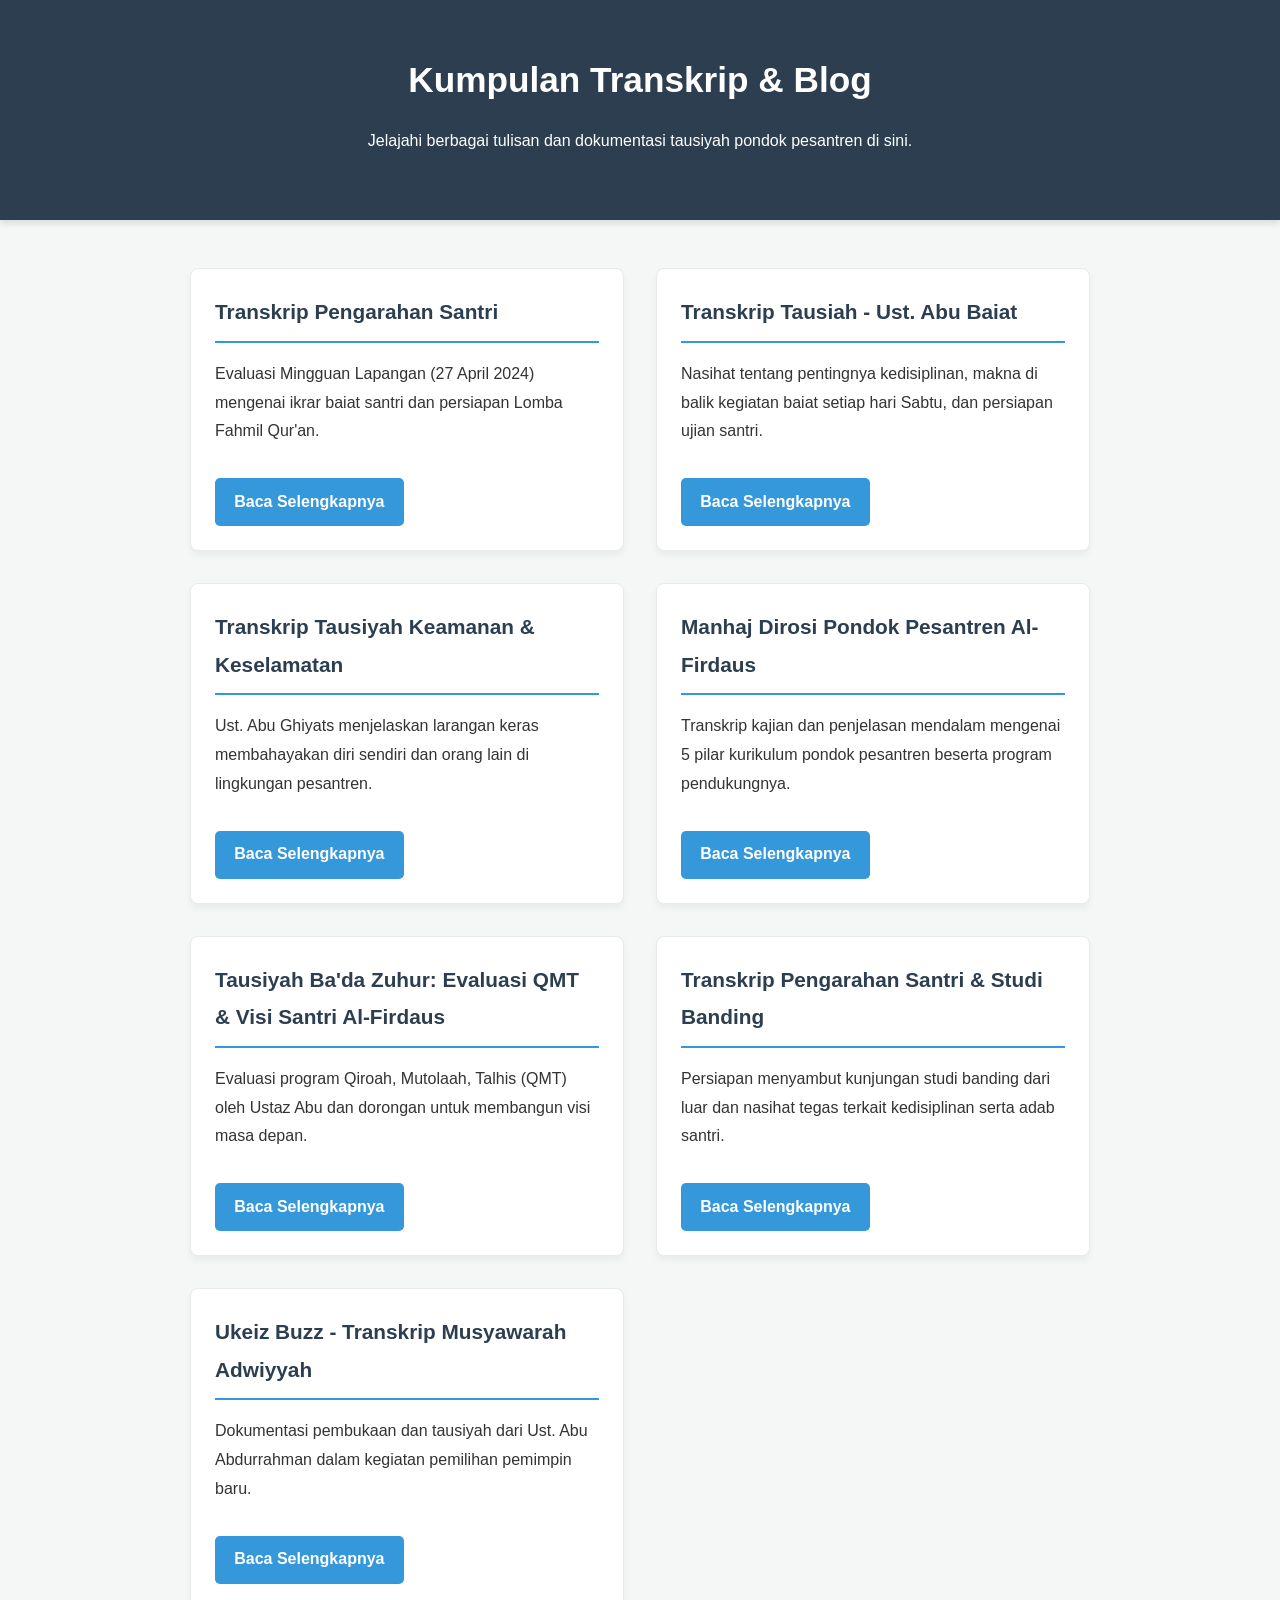
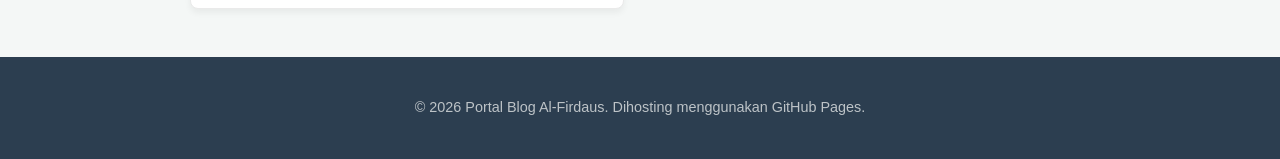
==== index.html @ bfc5cae1 "Add files via upload" ====
<!DOCTYPE html>
<html lang="id">
<head>
    <meta charset="UTF-8">
    <meta name="viewport" content="width=device-width, initial-scale=1.0">
    <title>Portal Blog Santri Al-Firdaus</title>
    <link rel="stylesheet" href="style.css">
</head>
<body>
    <header>
        <h1>Kumpulan Transkrip & Blog</h1>
        <p>Jelajahi berbagai tulisan dan dokumentasi tausiyah pondok pesantren di sini.</p>
    </header>

    <main>
        <section id="daftar-blog" class="blog-grid">
            
            <article class="blog-card">
                <h2>Transkrip Pengarahan Santri</h2>
                <p>Evaluasi Mingguan Lapangan (27 April 2024) mengenai ikrar baiat santri dan persiapan Lomba Fahmil Qur'an.</p>
                <a href="blog1.html" class="baca-btn">Baca Selengkapnya</a>
            </article>

            <article class="blog-card">
                <h2>Transkrip Tausiah - Ust. Abu Baiat</h2>
                <p>Nasihat tentang pentingnya kedisiplinan, makna di balik kegiatan baiat setiap hari Sabtu, dan persiapan ujian santri.</p>
                <a href="blog2.html" class="baca-btn">Baca Selengkapnya</a>
            </article>

            <article class="blog-card">
                <h2>Transkrip Tausiyah Keamanan & Keselamatan</h2>
                <p>Ust. Abu Ghiyats menjelaskan larangan keras membahayakan diri sendiri dan orang lain di lingkungan pesantren.</p>
                <a href="blog3.html" class="baca-btn">Baca Selengkapnya</a>
            </article>

            <article class="blog-card">
                <h2>Manhaj Dirosi Pondok Pesantren Al-Firdaus</h2>
                <p>Transkrip kajian dan penjelasan mendalam mengenai 5 pilar kurikulum pondok pesantren beserta program pendukungnya.</p>
                <a href="blog4.html" class="baca-btn">Baca Selengkapnya</a>
            </article>

            <article class="blog-card">
                <h2>Tausiyah Ba'da Zuhur: Evaluasi QMT & Visi Santri Al-Firdaus</h2>
                <p>Evaluasi program Qiroah, Mutolaah, Talhis (QMT) oleh Ustaz Abu dan dorongan untuk membangun visi masa depan.</p>
                <a href="blog5.html" class="baca-btn">Baca Selengkapnya</a>
            </article>

            <article class="blog-card">
                <h2>Transkrip Pengarahan Santri & Studi Banding</h2>
                <p>Persiapan menyambut kunjungan studi banding dari luar dan nasihat tegas terkait kedisiplinan serta adab santri.</p>
                <a href="blog6.html" class="baca-btn">Baca Selengkapnya</a>
            </article>

            <article class="blog-card">
                <h2>Ukeiz Buzz - Transkrip Musyawarah Adwiyyah</h2>
                <p>Dokumentasi pembukaan dan tausiyah dari Ust. Abu Abdurrahman dalam kegiatan pemilihan pemimpin baru.</p>
                <a href="blog7.html" class="baca-btn">Baca Selengkapnya</a>
            </article>

        </section>
    </main>

    <footer>
        <p>&copy; 2026 Portal Blog Al-Firdaus. Dihosting menggunakan GitHub Pages.</p>
    </footer>
</body>
</html>
---- style.css ----
/* Reset dasar */
:root {
    --primary-color: #2c3e50;
    --secondary-color: #3498db;
    --accent-color: #e74c3c;
    --bg-color: #f4f7f6;
    --text-color: #333;
    --white: #ffffff;
}

body {
    font-family: 'Segoe UI', Tahoma, Geneva, Verdana, sans-serif;
    margin: 0;
    padding: 0;
    background-color: var(--bg-color);
    color: var(--text-color);
    line-height: 1.8;
}

/* Bagian Header Global */
header {
    background-color: var(--primary-color);
    color: var(--white);
    text-align: center;
    padding: 3rem 1rem;
    box-shadow: 0 4px 6px rgba(0,0,0,0.1);
}

header h1 {
    margin: 0 0 0.5rem 0;
    font-size: 2.2rem;
}

/* Area Konten Utama Index */
main {
    max-width: 900px;
    margin: 3rem auto;
    padding: 0 1rem;
    min-height: 60vh;
}

/* Grid Layout untuk Section Blog */
.blog-grid {
    display: grid;
    grid-template-columns: repeat(auto-fit, minmax(280px, 1fr));
    gap: 2rem;
}

/* Desain Kartu (Card) di Beranda */
.blog-card {
    background: var(--white);
    padding: 1.5rem;
    border-radius: 8px;
    box-shadow: 0 4px 6px rgba(0,0,0,0.05);
    border: 1px solid #eaeaea;
    transition: transform 0.2s ease, box-shadow 0.2s ease;
}

.blog-card:hover {
    transform: translateY(-5px);
    box-shadow: 0 8px 15px rgba(0,0,0,0.1);
}

.blog-card h2 {
    margin-top: 0;
    font-size: 1.3rem;
    color: var(--primary-color);
    border-bottom: 2px solid var(--secondary-color);
    padding-bottom: 10px;
}

/* Tombol Baca */
.baca-btn, .btn {
    display: inline-block;
    margin-top: 1rem;
    padding: 0.6rem 1.2rem;
    background-color: var(--secondary-color);
    color: var(--white);
    text-decoration: none;
    border-radius: 5px;
    font-weight: bold;
    transition: background 0.3s ease;
    border: none;
    cursor: pointer;
}

.baca-btn:hover, .btn:hover {
    background-color: #2980b9;
}

.btn-outline {
    background-color: transparent;
    border: 2px solid var(--primary-color);
    color: var(--primary-color);
}

.btn-outline:hover {
    background-color: var(--primary-color);
    color: var(--white);
}

/* --- STYLING UNTUK HALAMAN BLOG (ISI ARTIKEL) --- */
.blog-container {
    max-width: 800px;
    margin: -2rem auto 3rem;
    background-color: var(--white);
    padding: 40px;
    border-radius: 12px;
    box-shadow: 0 10px 20px rgba(0, 0, 0, 0.05);
    position: relative;
}

.blog-container h2 {
    color: var(--primary-color);
    border-left: 4px solid var(--secondary-color);
    padding-left: 10px;
    margin-top: 2rem;
}

.metadata {
    text-align: center;
    font-style: italic;
    color: #7f8c8d;
    margin-bottom: 30px;
    font-size: 0.9em;
}

.arabic {
    font-size: 1.2rem;
    font-weight: bold;
    text-align: right;
    direction: rtl;
    color: var(--primary-color);
    margin: 1.5rem 0;
}

/* Tombol Navigasi Bawah di Blog */
.nav-buttons {
    display: flex;
    justify-content: space-between;
    margin-top: 40px;
    padding-top: 20px;
    border-top: 1px solid #eaeaea;
}

/* Bagian Footer */
footer {
    text-align: center;
    padding: 1.5rem;
    background-color: var(--primary-color);
    color: #bdc3c7;
    font-size: 0.9rem;
}

@media (max-width: 768px) {
    .blog-container {
        margin: 1rem;
        padding: 20px;
    }
    .nav-buttons {
        flex-direction: column;
        gap: 10px;
        text-align: center;
    }
}
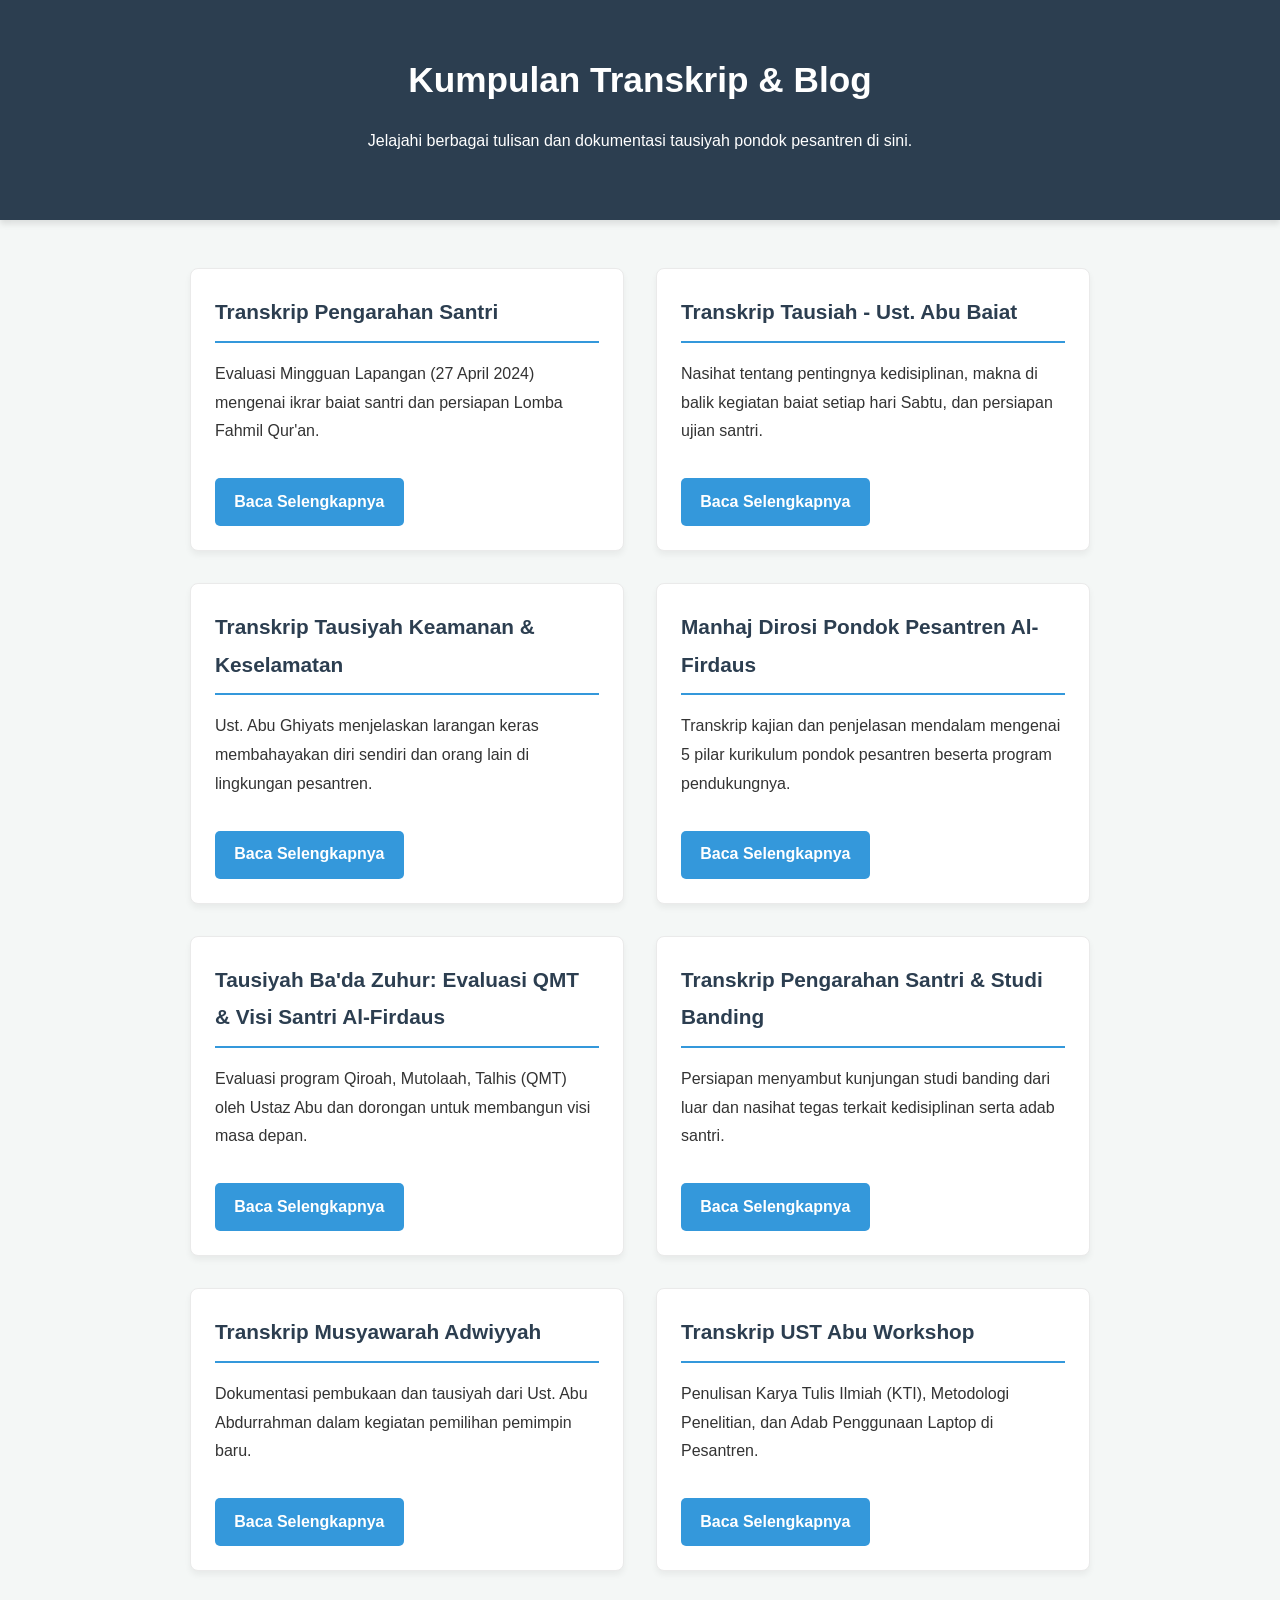
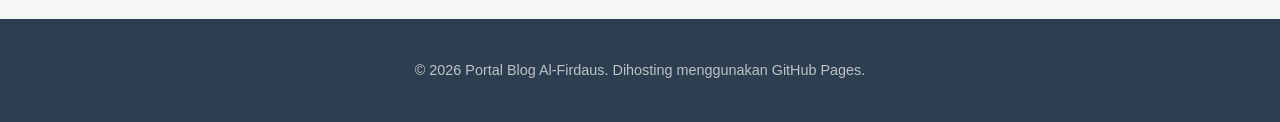
==== commit ff134a18: "Update index.html" ====
--- a/index.html
+++ b/index.html
@@ -52,9 +52,15 @@
             </article>
 
             <article class="blog-card">
-                <h2>Ukeiz Buzz - Transkrip Musyawarah Adwiyyah</h2>
+                <h2>Transkrip Musyawarah Adwiyyah</h2>
                 <p>Dokumentasi pembukaan dan tausiyah dari Ust. Abu Abdurrahman dalam kegiatan pemilihan pemimpin baru.</p>
                 <a href="blog7.html" class="baca-btn">Baca Selengkapnya</a>
+            </article>
+
+            <article class="blog-card">
+                <h2>Transkrip UST Abu Workshop</h2>
+                <p>Penulisan Karya Tulis Ilmiah (KTI), Metodologi Penelitian, dan Adab Penggunaan Laptop di Pesantren.</p>
+                <a href="UST ABU WORKSHOP.html" class="baca-btn">Baca Selengkapnya</a>
             </article>
 
         </section>
@@ -64,4 +70,4 @@
         <p>&copy; 2026 Portal Blog Al-Firdaus. Dihosting menggunakan GitHub Pages.</p>
     </footer>
 </body>
-</html>+</html>
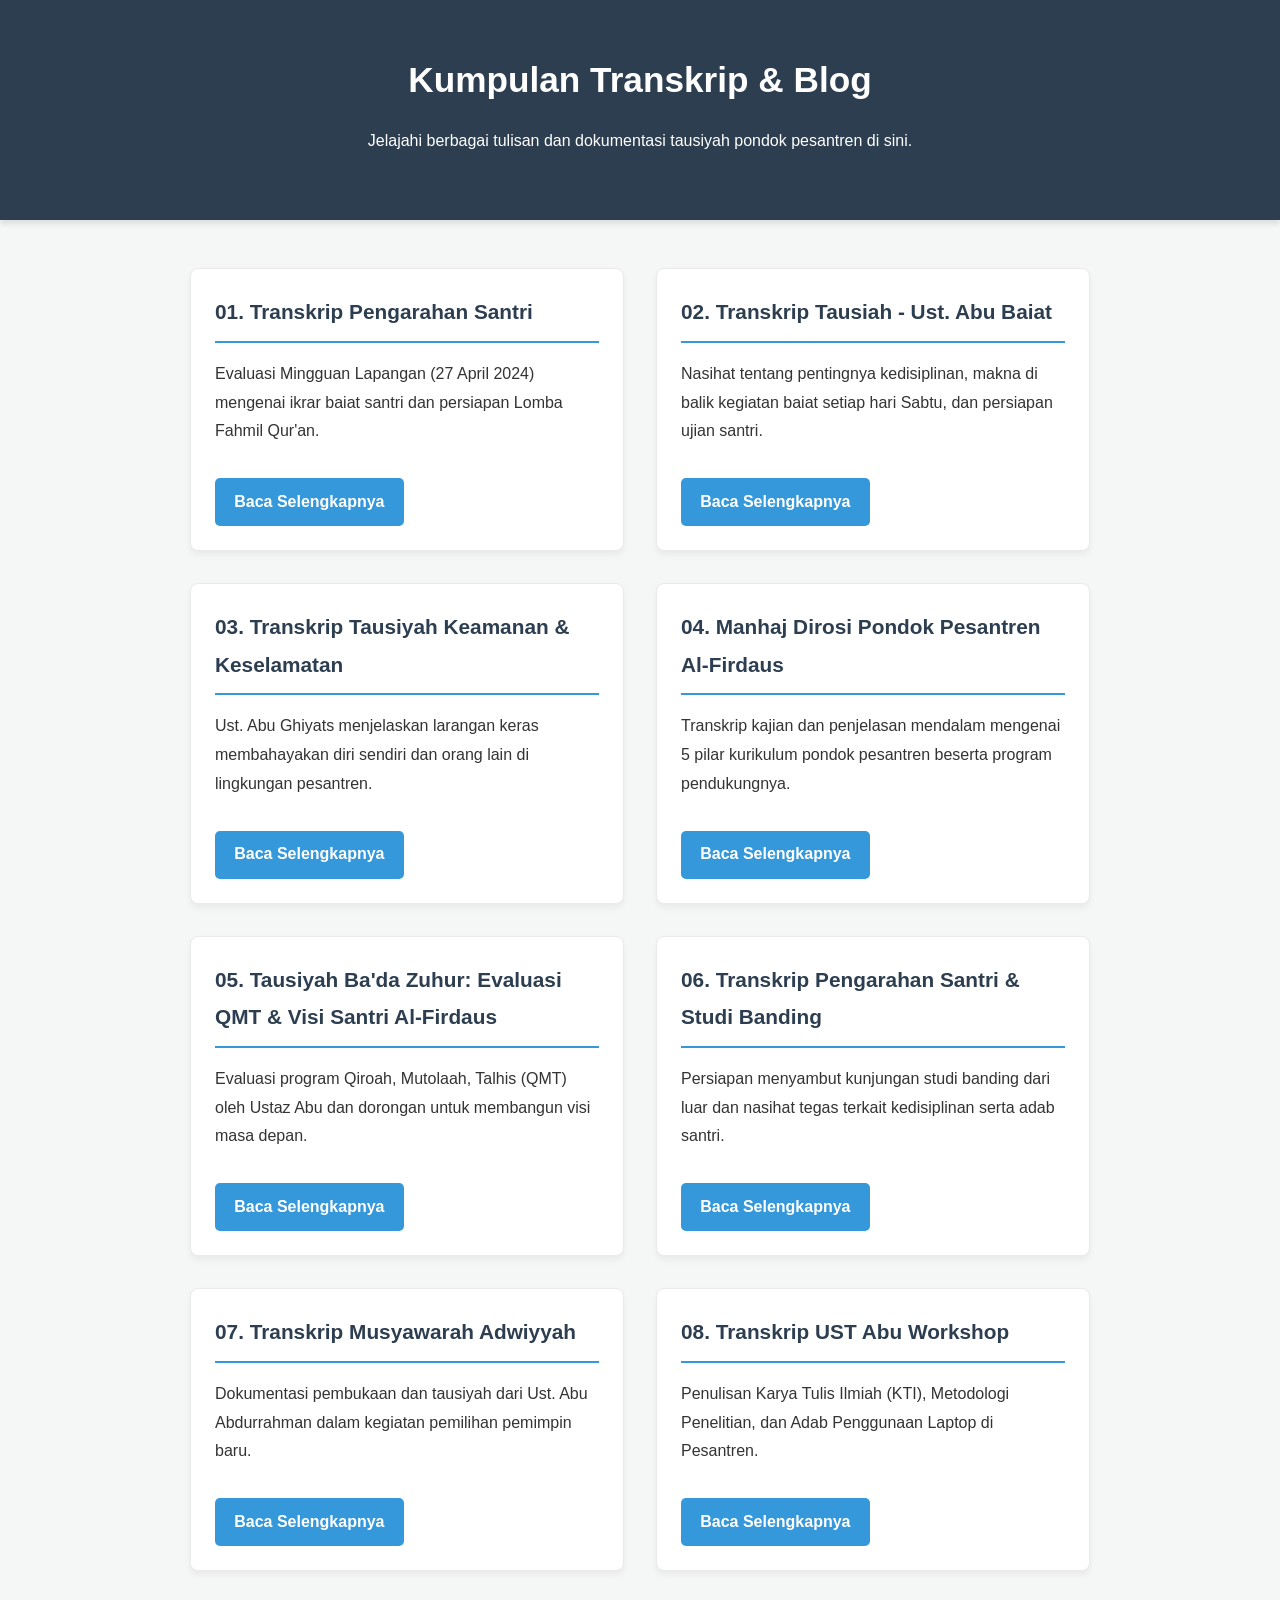
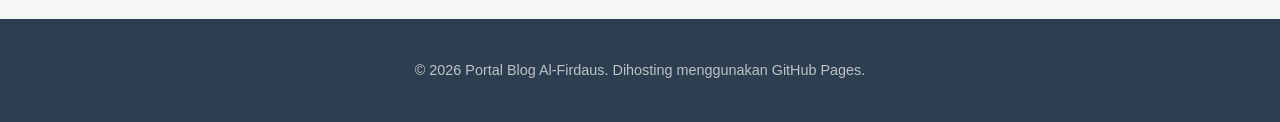
==== commit cb29220c: "Update index.html" ====
--- a/index.html
+++ b/index.html
@@ -16,49 +16,49 @@
         <section id="daftar-blog" class="blog-grid">
             
             <article class="blog-card">
-                <h2>Transkrip Pengarahan Santri</h2>
+                <h2>01. Transkrip Pengarahan Santri</h2>
                 <p>Evaluasi Mingguan Lapangan (27 April 2024) mengenai ikrar baiat santri dan persiapan Lomba Fahmil Qur'an.</p>
                 <a href="blog1.html" class="baca-btn">Baca Selengkapnya</a>
             </article>
 
             <article class="blog-card">
-                <h2>Transkrip Tausiah - Ust. Abu Baiat</h2>
+                <h2>02. Transkrip Tausiah - Ust. Abu Baiat</h2>
                 <p>Nasihat tentang pentingnya kedisiplinan, makna di balik kegiatan baiat setiap hari Sabtu, dan persiapan ujian santri.</p>
                 <a href="blog2.html" class="baca-btn">Baca Selengkapnya</a>
             </article>
 
             <article class="blog-card">
-                <h2>Transkrip Tausiyah Keamanan & Keselamatan</h2>
+                <h2>03. Transkrip Tausiyah Keamanan & Keselamatan</h2>
                 <p>Ust. Abu Ghiyats menjelaskan larangan keras membahayakan diri sendiri dan orang lain di lingkungan pesantren.</p>
                 <a href="blog3.html" class="baca-btn">Baca Selengkapnya</a>
             </article>
 
             <article class="blog-card">
-                <h2>Manhaj Dirosi Pondok Pesantren Al-Firdaus</h2>
+                <h2>04. Manhaj Dirosi Pondok Pesantren Al-Firdaus</h2>
                 <p>Transkrip kajian dan penjelasan mendalam mengenai 5 pilar kurikulum pondok pesantren beserta program pendukungnya.</p>
                 <a href="blog4.html" class="baca-btn">Baca Selengkapnya</a>
             </article>
 
             <article class="blog-card">
-                <h2>Tausiyah Ba'da Zuhur: Evaluasi QMT & Visi Santri Al-Firdaus</h2>
+                <h2>05. Tausiyah Ba'da Zuhur: Evaluasi QMT & Visi Santri Al-Firdaus</h2>
                 <p>Evaluasi program Qiroah, Mutolaah, Talhis (QMT) oleh Ustaz Abu dan dorongan untuk membangun visi masa depan.</p>
                 <a href="blog5.html" class="baca-btn">Baca Selengkapnya</a>
             </article>
 
             <article class="blog-card">
-                <h2>Transkrip Pengarahan Santri & Studi Banding</h2>
+                <h2>06. Transkrip Pengarahan Santri & Studi Banding</h2>
                 <p>Persiapan menyambut kunjungan studi banding dari luar dan nasihat tegas terkait kedisiplinan serta adab santri.</p>
                 <a href="blog6.html" class="baca-btn">Baca Selengkapnya</a>
             </article>
 
             <article class="blog-card">
-                <h2>Transkrip Musyawarah Adwiyyah</h2>
+                <h2>07. Transkrip Musyawarah Adwiyyah</h2>
                 <p>Dokumentasi pembukaan dan tausiyah dari Ust. Abu Abdurrahman dalam kegiatan pemilihan pemimpin baru.</p>
                 <a href="blog7.html" class="baca-btn">Baca Selengkapnya</a>
             </article>
 
             <article class="blog-card">
-                <h2>Transkrip UST Abu Workshop</h2>
+                <h2>08. Transkrip UST Abu Workshop</h2>
                 <p>Penulisan Karya Tulis Ilmiah (KTI), Metodologi Penelitian, dan Adab Penggunaan Laptop di Pesantren.</p>
                 <a href="UST ABU WORKSHOP.html" class="baca-btn">Baca Selengkapnya</a>
             </article>
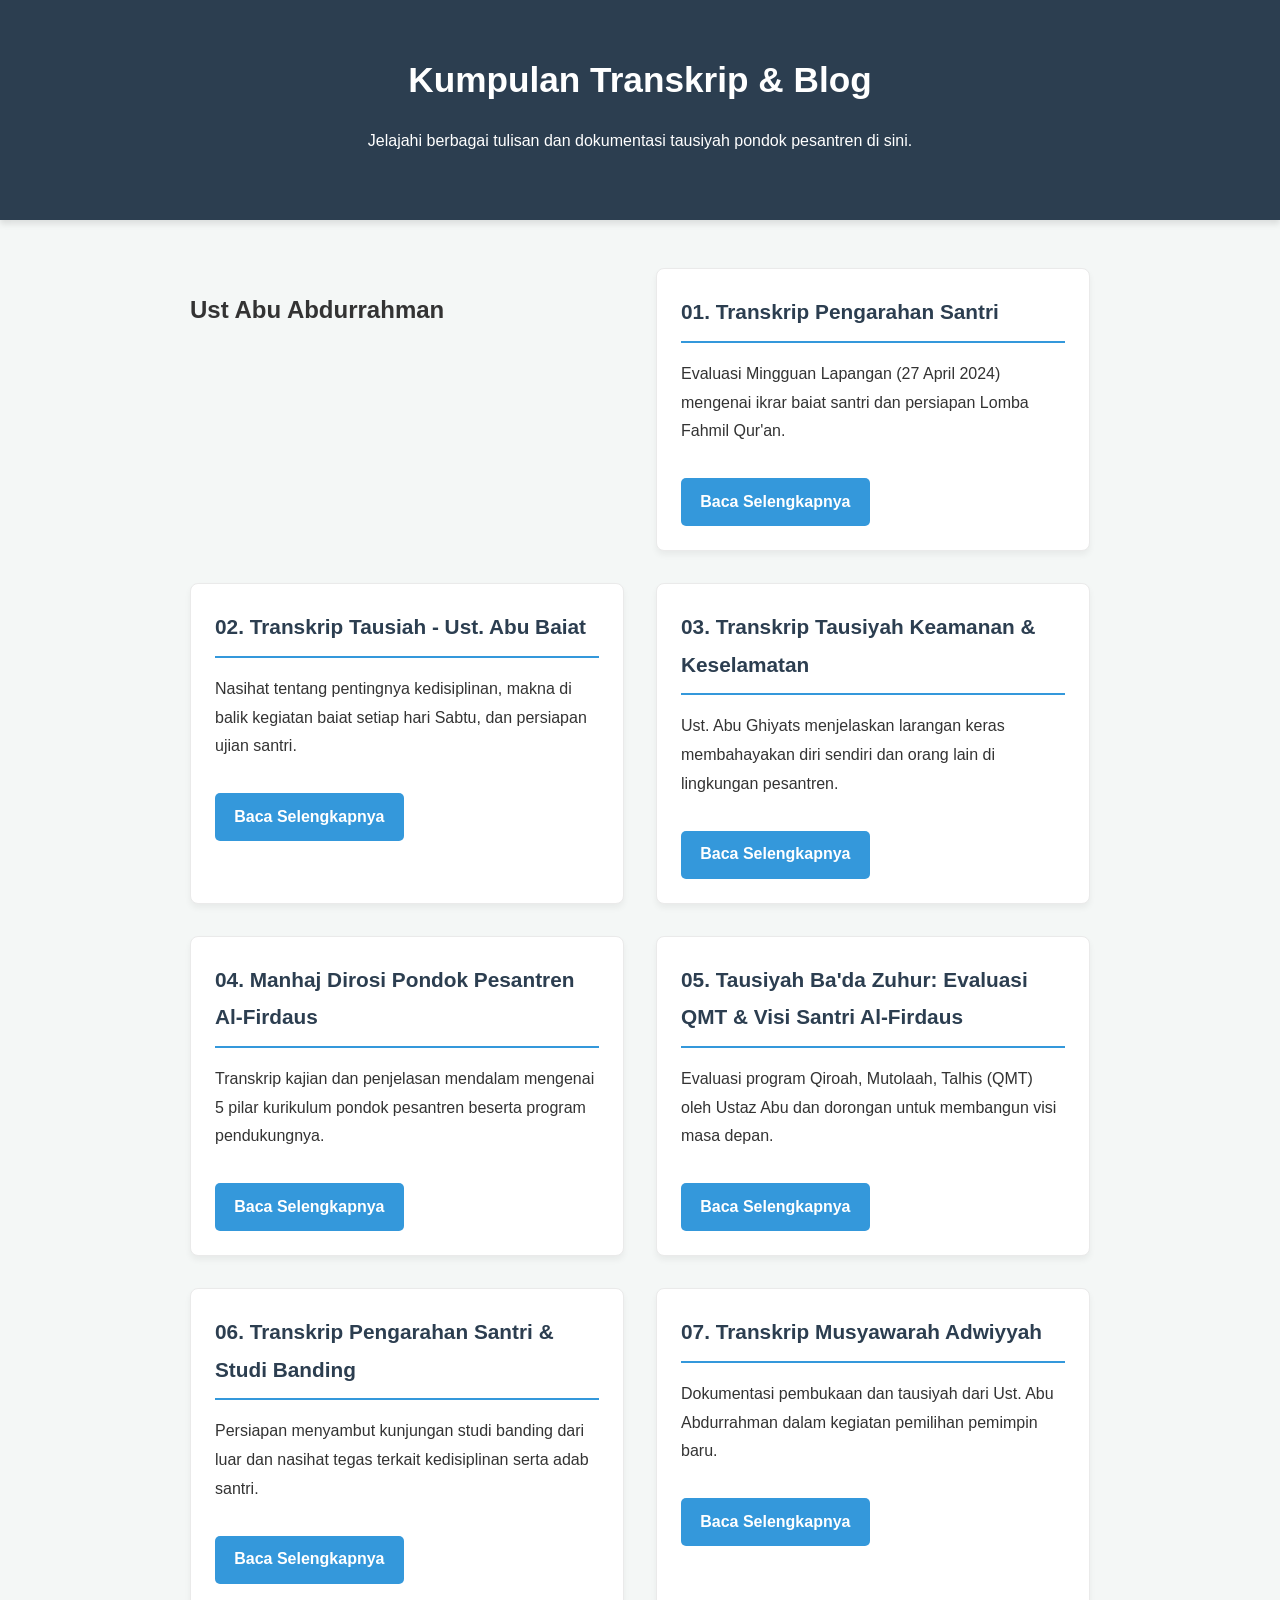
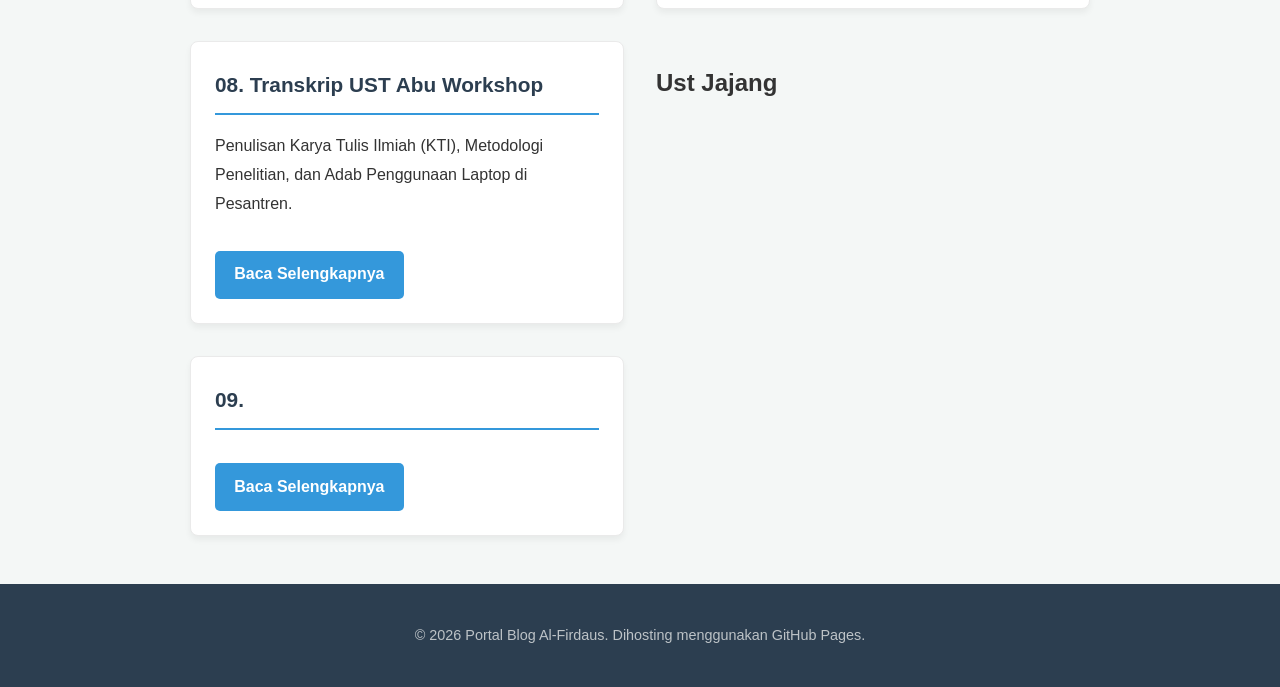
==== commit 3d11ff59: "Update index.html" ====
--- a/index.html
+++ b/index.html
@@ -14,6 +14,8 @@
 
     <main>
         <section id="daftar-blog" class="blog-grid">
+
+            <h1>Ust Abu Abdurrahman</h1>
             
             <article class="blog-card">
                 <h2>01. Transkrip Pengarahan Santri</h2>
@@ -63,6 +65,13 @@
                 <a href="UST ABU WORKSHOP.html" class="baca-btn">Baca Selengkapnya</a>
             </article>
 
+            <h1>Ust Jajang</h1>
+
+            <article class="blog-card">
+                <h2>09. </h2>
+                <p></p>
+                <a href=".html" class="baca-btn">Baca Selengkapnya</a>
+            </article>
         </section>
     </main>
 
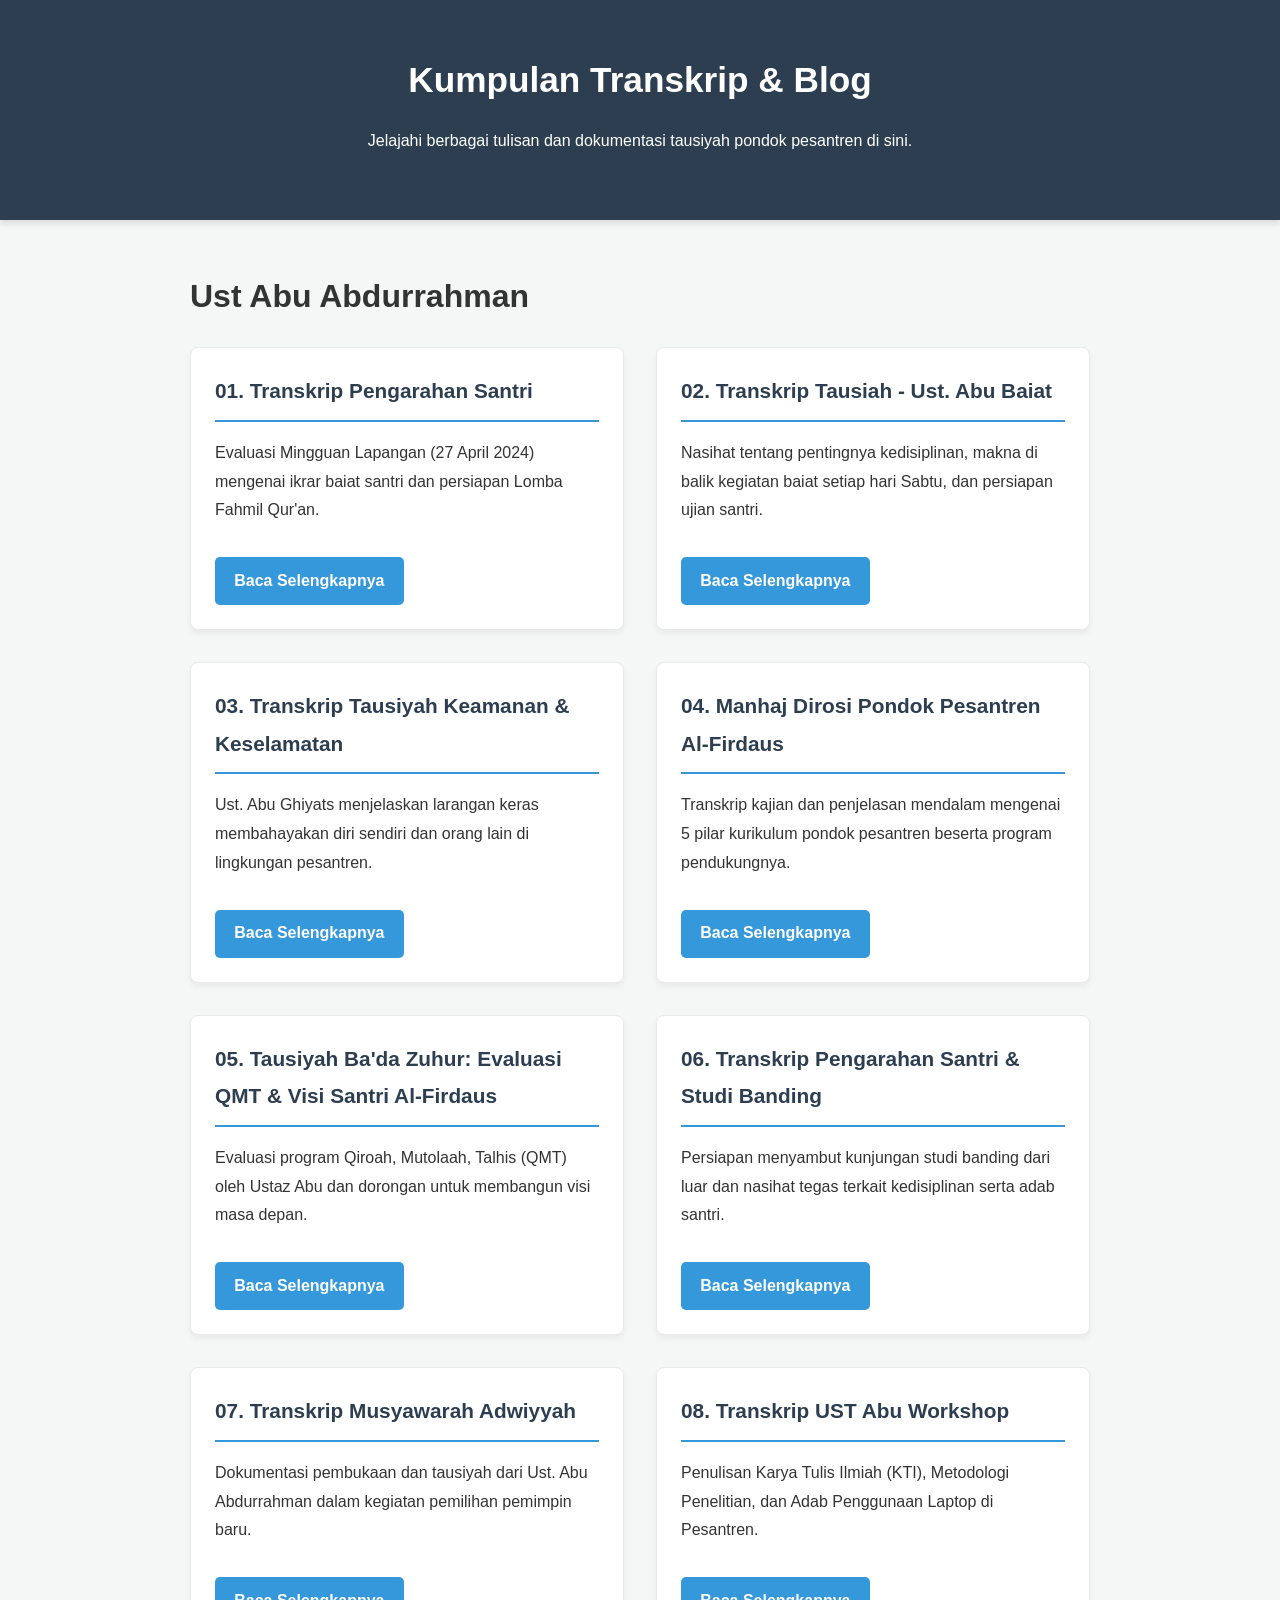
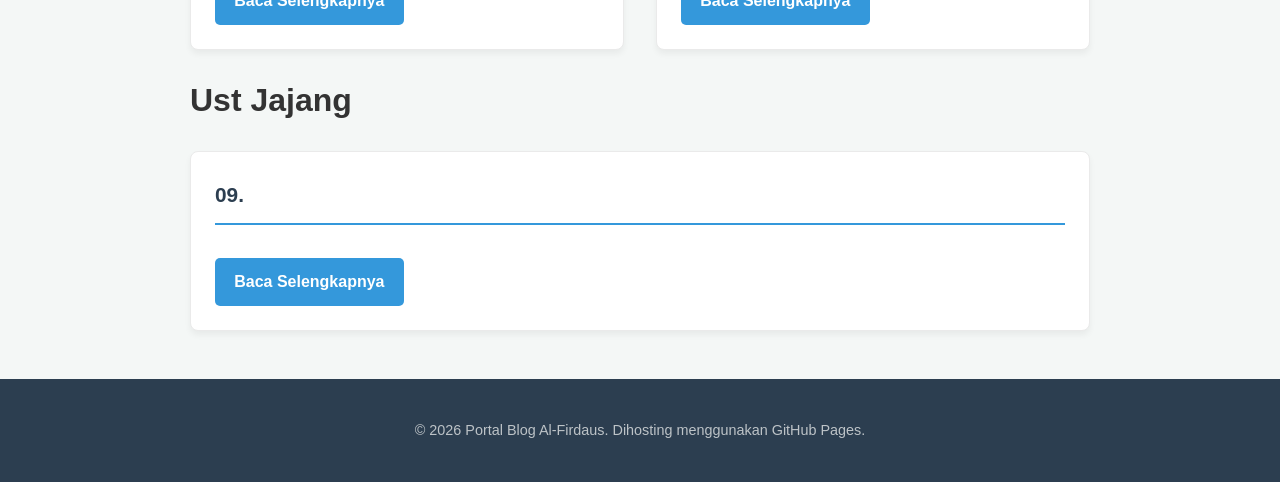
==== commit 2c176f63: "Update index.html" ====
--- a/index.html
+++ b/index.html
@@ -13,10 +13,8 @@
     </header>
 
     <main>
+        <h1>Ust Abu Abdurrahman</h1>
         <section id="daftar-blog" class="blog-grid">
-
-            <h1>Ust Abu Abdurrahman</h1>
-            
             <article class="blog-card">
                 <h2>01. Transkrip Pengarahan Santri</h2>
                 <p>Evaluasi Mingguan Lapangan (27 April 2024) mengenai ikrar baiat santri dan persiapan Lomba Fahmil Qur'an.</p>
@@ -65,14 +63,15 @@
                 <a href="UST ABU WORKSHOP.html" class="baca-btn">Baca Selengkapnya</a>
             </article>
 
-            <h1>Ust Jajang</h1>
-
+            
+        </section>
+        <h1>Ust Jajang</h1>
+        <section id="daftar-blog" class="blog-grid">
             <article class="blog-card">
                 <h2>09. </h2>
                 <p></p>
                 <a href=".html" class="baca-btn">Baca Selengkapnya</a>
             </article>
-        </section>
     </main>
 
     <footer>
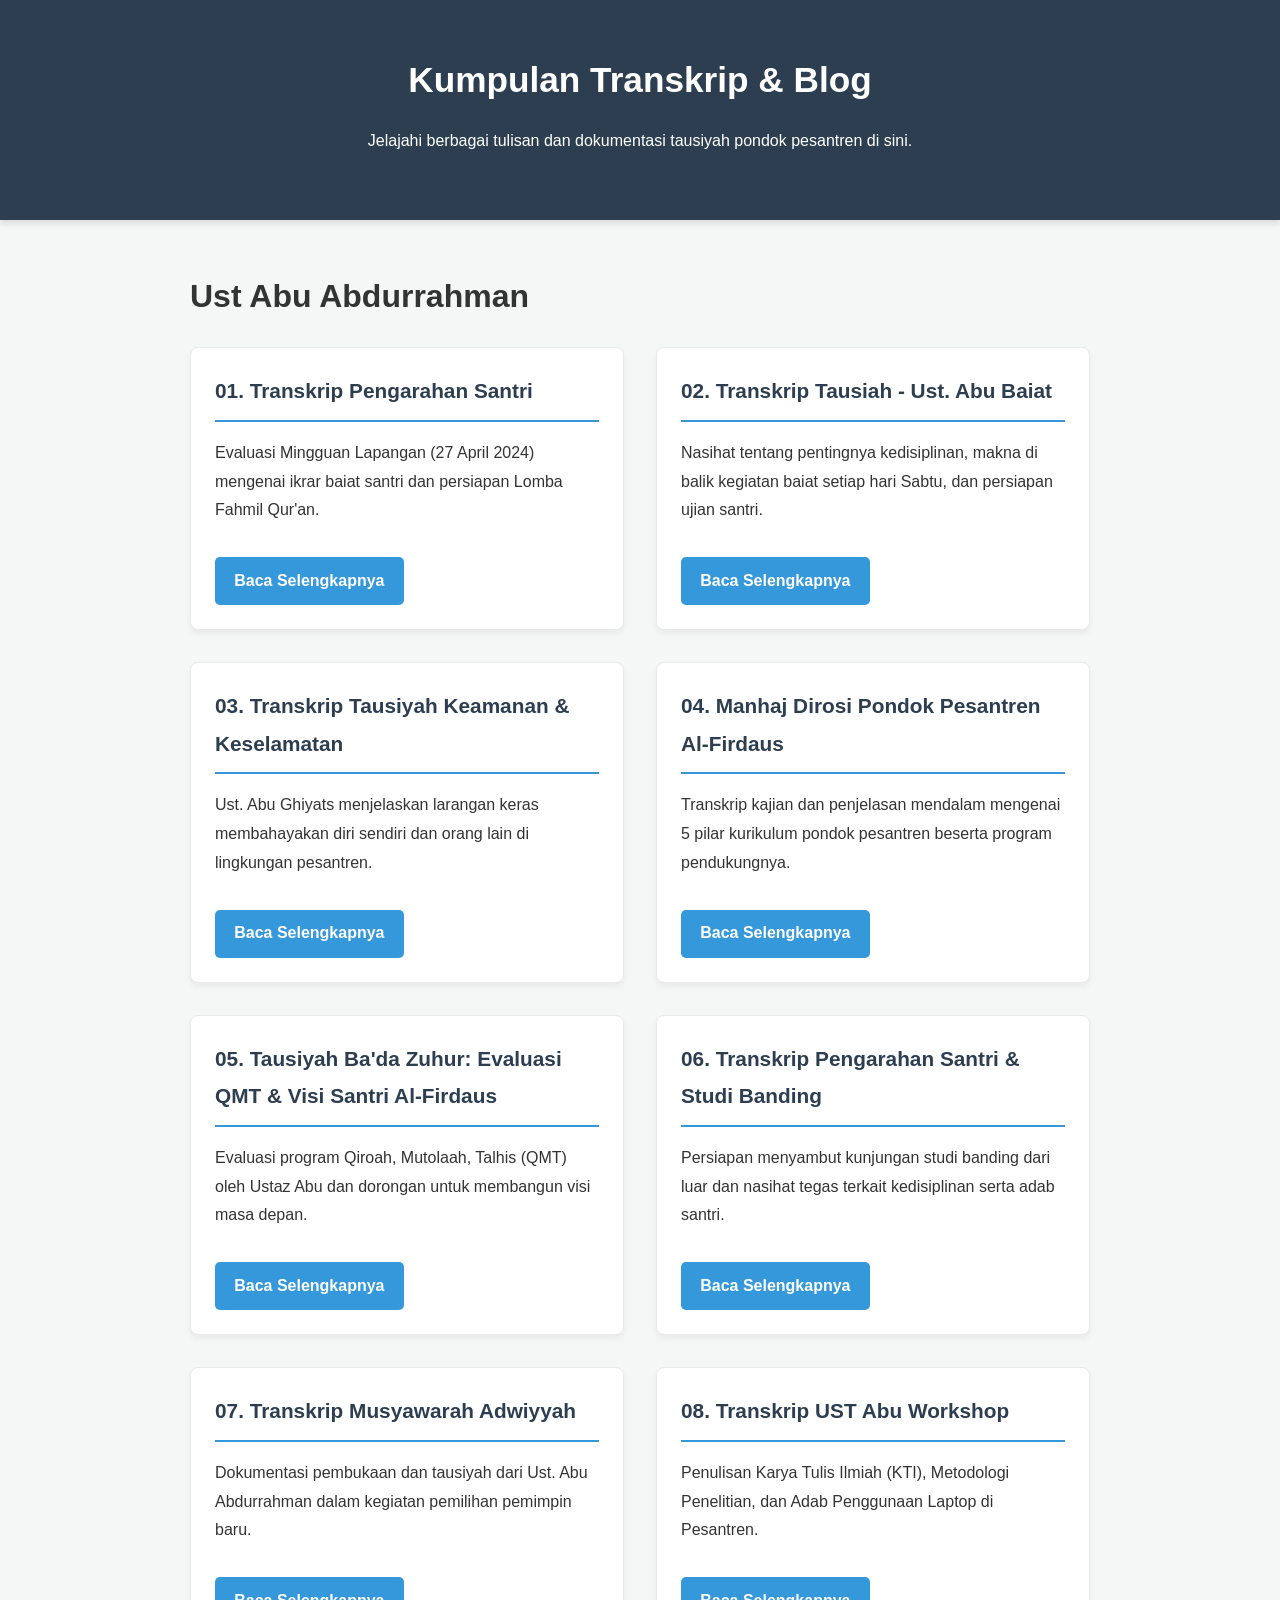
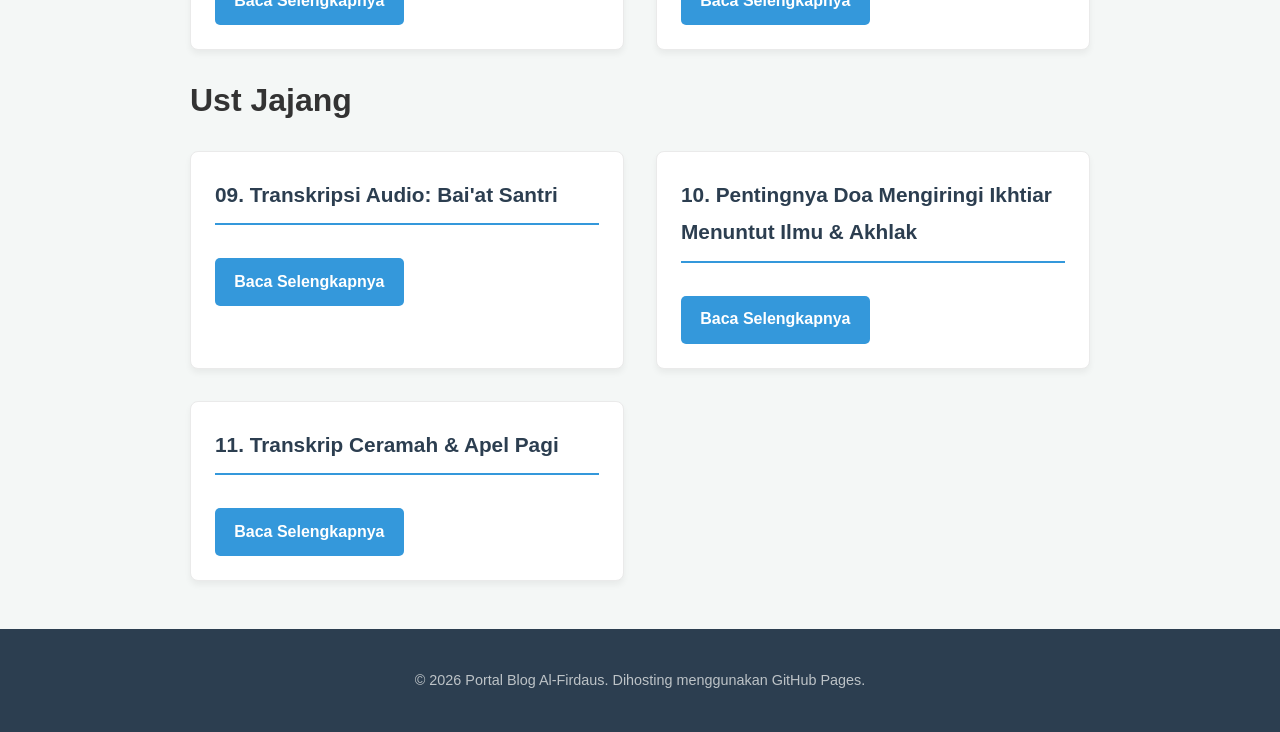
==== commit 424e7d74: "Update index.html" ====
--- a/index.html
+++ b/index.html
@@ -68,9 +68,21 @@
         <h1>Ust Jajang</h1>
         <section id="daftar-blog" class="blog-grid">
             <article class="blog-card">
-                <h2>09. </h2>
+                <h2>09. Transkripsi Audio: Bai'at Santri</h2>
                 <p></p>
-                <a href=".html" class="baca-btn">Baca Selengkapnya</a>
+                <a href="UST JAJANG BAIAT 14-09-24.html" class="baca-btn">Baca Selengkapnya</a>
+            </article>
+            
+            <article class="blog-card">
+                <h2>10. Pentingnya Doa Mengiringi Ikhtiar Menuntut Ilmu & Akhlak</h2>
+                <p></p>
+                <a href="UST JAJANG BAIAT 2.html" class="baca-btn">Baca Selengkapnya</a>
+            </article>
+            
+            <article class="blog-card">
+                <h2>11. Transkrip Ceramah & Apel Pagi</h2>
+                <p></p>
+                <a href="UST JAJANG BAIAT.html" class="baca-btn">Baca Selengkapnya</a>
             </article>
     </main>
 
